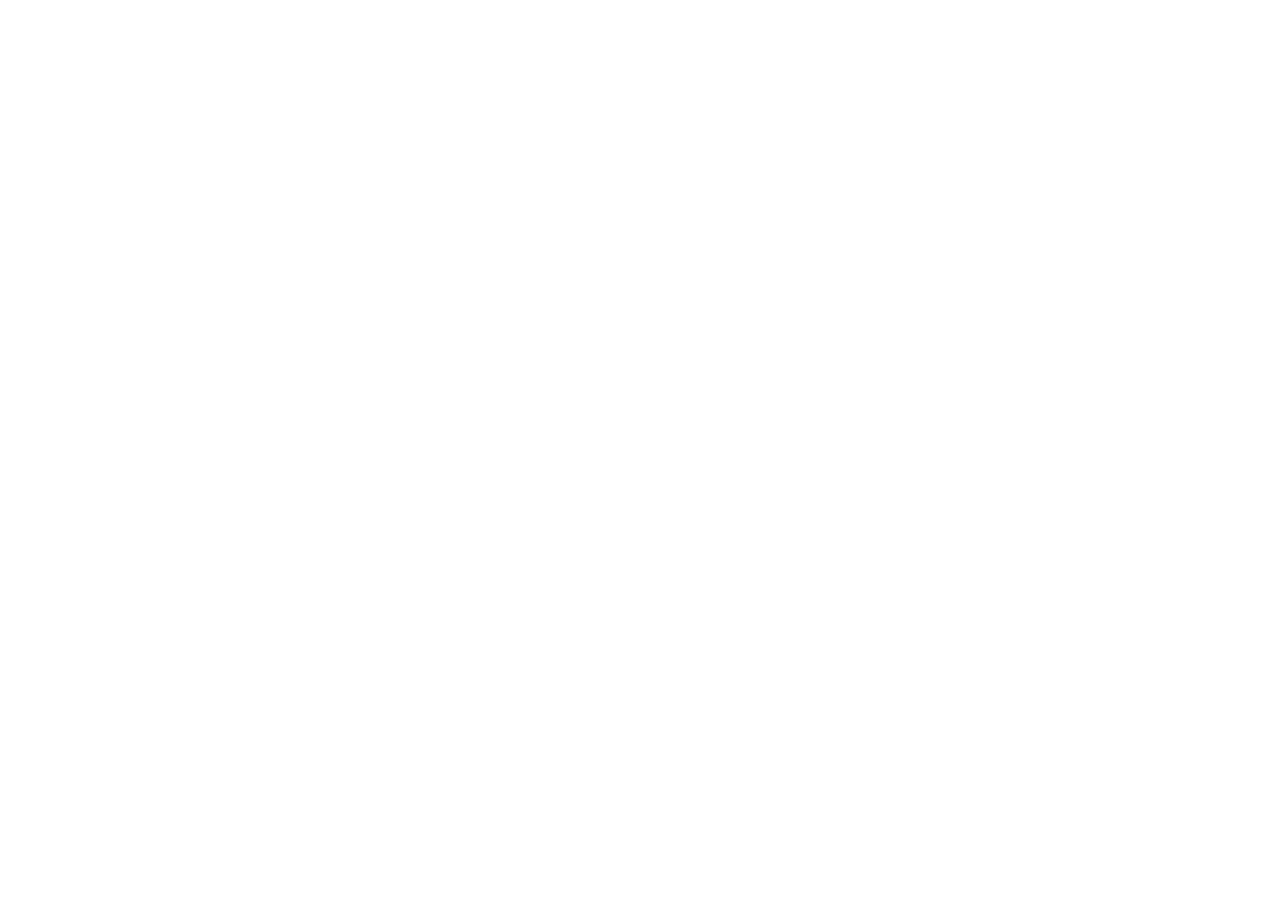
==== index/index.html @ 9c57fa0f "alex-update" ====
<!DOCTYPE html>
<html lang="en">
<head>
    <meta charset="UTF-8">
    <meta name="viewport" content="width=device-width, initial-scale=1.0">
    <title>Document</title>
</head>
<body>
    
</body>
</html>
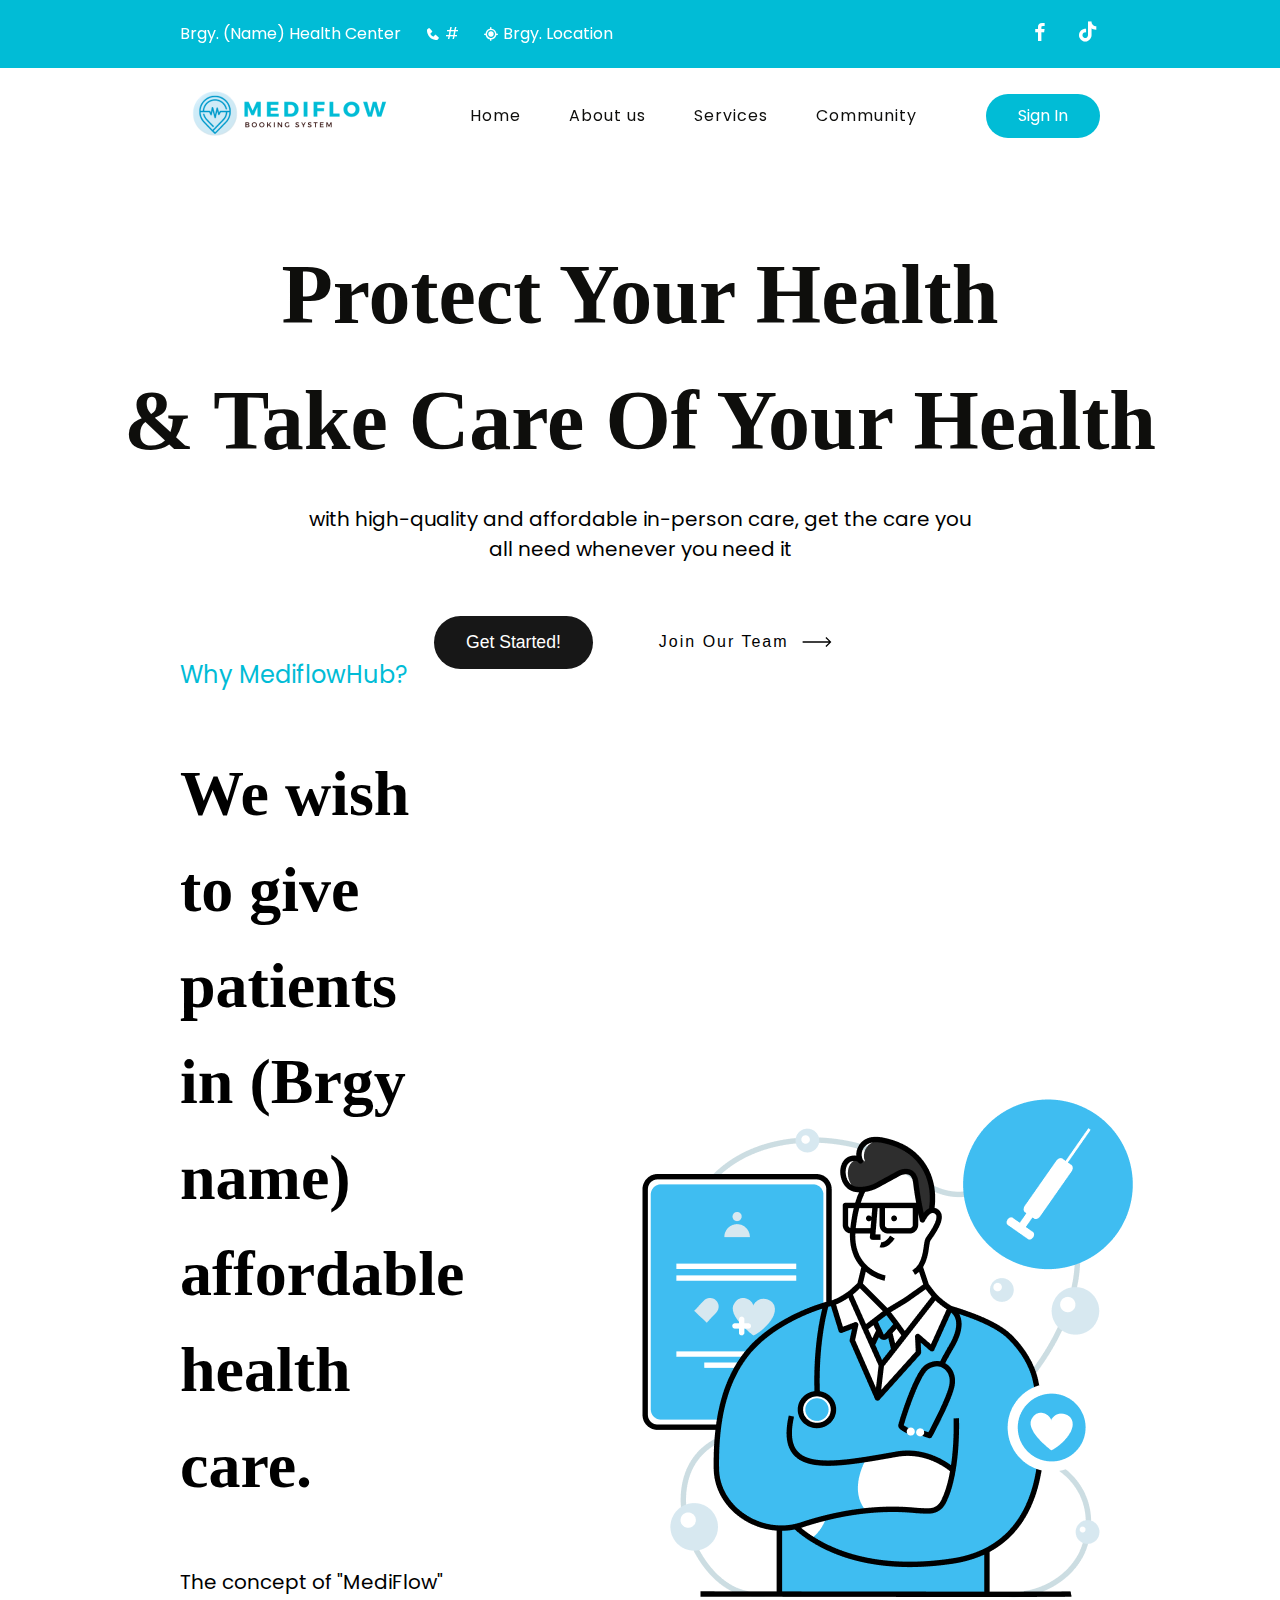
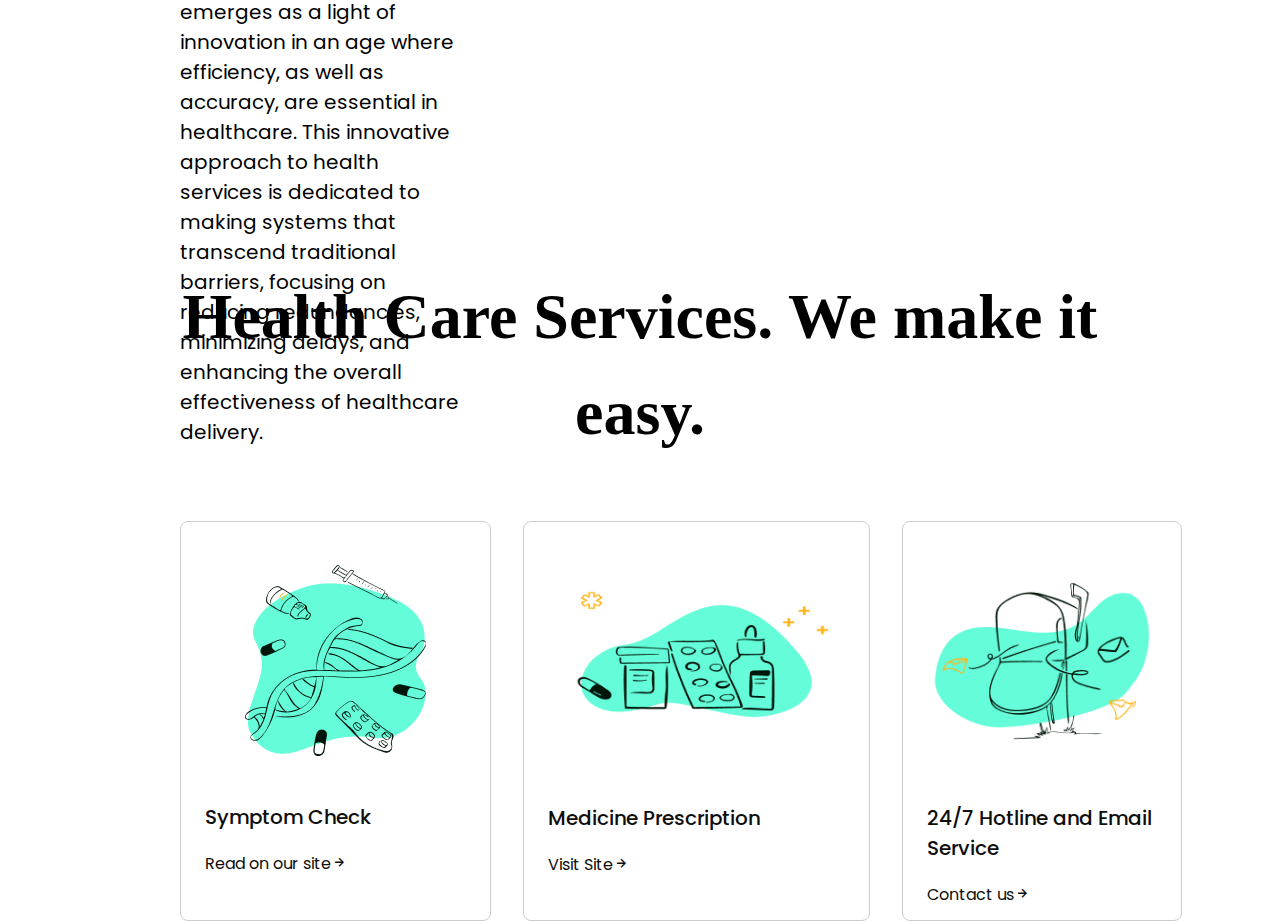
==== commit 7d3d8f47: "alex-update" ====
--- a/index/index.html
+++ b/index/index.html
@@ -3,9 +3,255 @@
 <head>
     <meta charset="UTF-8">
     <meta name="viewport" content="width=device-width, initial-scale=1.0">
-    <title>Document</title>
+    <title>MediflowHub Organization</title>
+
+    
+    <link rel="stylesheet" type="text/css" href="style.css">
+    <link rel="icon" href="../users/images/logo.png" type="image/png">
+
+    
+    <link rel="preconnect" href="https://fonts.googleapis.com">
+    <link rel="preconnect" href="https://fonts.gstatic.com" crossorigin>
+    <link href="https://fonts.googleapis.com/css2?family=Poppins:wght@300;400;500;600;700&display=swap" rel="stylesheet">
+
+    <link rel="preconnect" href="https://fonts.googleapis.com">
+    <link rel="preconnect" href="https://fonts.gstatic.com" crossorigin>
+    <link href="https://fonts.googleapis.com/css2?family=Spectral:wght@300;400;500;600;700;800&display=swap" rel="stylesheet">
+
+    <link rel="stylesheet" href="https://unpkg.com/boxicons@latest/css/boxicons.min.css">
 </head>
 <body>
+
+
+<header class="site-header">
+
+
+    <div class="top-header">
+
+
+            <div class="hotlines-name">
+
+                    <p>Brgy. (Name) Health Center</p>
+                    
+
+                    <div class="info">
+                        <i class='bx bxs-phone'></i>
+                        <p>#</p>
+                    </div>  
+                 
+                    <div class="info">
+                        <i class='bx bx-current-location'></i>
+                        <p>Brgy. Location</p>
+                    </div> 
+                   
+
+
+            </div>
+
+
+            <div class="social-icons">
+                <a href="https://www.facebook.com/Alekzzz01/"><i class='bx bxl-facebook'></i></a>
+                <a href=""><i class='bx bxl-tiktok' ></i></a> 
+            </div>
+
+
+
+
+
+    </div>
+
+
+
+
+    <div class="bottom-header">
+
+        <img src="images/MediFlowHub.png" alt="">
+
+        <nav class="nav">
+
+            <ul class="nav_list">
+                <li class="nav_list-item"><a href="#" class="nav_link">Home</a></li>
+                <li class="nav_list-item"><a href="#" class="nav_link">About us</a></li>
+                <li class="nav_list-item"><a href="#" class="nav_link">Services</a></li>
+                <li class="nav_list-item"><a href="#" class="nav_link">Community</a></li>
+            </ul>
+
+        </nav>
+
+
+
+
+        <a href="" class="Sign-inBtn">Sign In</a>
+
+
+
+
+
+    </div>
+        
+ 
+
+ 
+
+</header>
+
+
+<section class="main-section">
+
+
+
+
+        <h1>Protect Your Health <br> 
+            &  Take Care Of Your Health</h1>
+        
+            <p>with high-quality and affordable in-person care, get the care you <br>
+                all need whenever you need it</p>
+        
+        
+            <div class="a-links">
+
+                <button class="btn">Get Started!
+                </button>
+
+                <button class="cta">
+                    <span class="hover-underline-animation"> Join Our Team </span>
+                    <svg viewBox="0 0 46 16" height="10" width="30" xmlns="http://www.w3.org/2000/svg" id="arrow-horizontal">
+                        <path transform="translate(30)" d="M8,0,6.545,1.455l5.506,5.506H-30V9.039H12.052L6.545,14.545,8,16l8-8Z" data-name="Path 10" id="Path_10"></path>
+                    </svg>
+                </button>
+        
+
+        
+            </div>
+        
+
+
+
+
+
+ 
+
+
+
+
+
+
+
+
+</section>
+
+
+
+
+<section class="second-section">
+
+
+    <div class="left-info">
+
+        <p class="left-title-info">
+            Why MediflowHub?
+        </p>
+
+
+        <h2>We wish to give patients
+            in (Brgy name) affordable 
+            health care. </h2>
+
+
+        <p class="left-description">
+            The concept of "MediFlow" emerges as a light of innovation in an age where efficiency, 
+            as well as accuracy, are essential in healthcare. This innovative approach to health 
+            services is dedicated to making systems that transcend traditional barriers, focusing 
+            on reducing redundancies, minimizing delays, and enhancing the overall effectiveness 
+            of healthcare delivery. 
+        </p>
+
+
+
+
+
+    </div>
+
+
+
+    <div class="right-info">
+
+        <img src="images/Illustration1.png" alt="">
+
+
+
+    </div>
+
+
+
+
+</section>
+
+
+
+<section class="third-section">
+
+
+    <h2>Health Care Services. We make it easy.</h2>
+
+
+    <div class="container">
+
+        <div class="box">
+
+            <img src="images/Services.png" alt="">
+
+            <p>Symptom Check</p>
+
+            <a href="">Read on our site<i class='bx bx-right-arrow-alt'></i></a>
+
+
+
+        </div>
+
+        <div class="box">
+
+            <img src="images/Services(2).png" alt="" height="230px">
+
+            <p>Medicine Prescription</p>
+
+            <a href="">Visit Site<i class='bx bx-right-arrow-alt'></i></a>
+
+
+
+        </div>
+
+        <div class="box">
+
+            <img src="images/Services(3).png" alt="" height="230px">
+ 
+            <p>24/7 Hotline and Email Service </p>
+
+            <a href="">Contact us<i class='bx bx-right-arrow-alt'></i></a>
+
+
+
+        </div>
+
+
+
+
+
+
+    </div>
+
+
+
+
+
+</section>
+
+
+
+
     
 </body>
+
+
+<script src="script.js"></script>
 </html>--- a/index/style.css
+++ b/index/style.css
@@ -0,0 +1,465 @@
+*,
+*::before,
+*::after{
+    box-sizing: border-box;
+}
+
+
+
+:root{
+    
+    --clr-text: #0E0E0C;
+    --clr-text-lessopacity: #62645B;
+
+    --clr-nav-bar-color: #62645B;
+
+    --clr-background-color: #292D32;
+    --clr-primary-color: #01BCD6;
+    --clr-button-color: #6C70DC;
+    
+    --clr-light: #FFF;
+    --clr-dark: #000;
+
+
+    --fw-light: 300;
+    --fw-regular: 400;
+    --fw-medium: 500;
+    --fw-semibold: 600;
+    --fw-bold: 700;
+
+    
+
+}
+
+
+
+
+body {
+  
+
+    margin: 0;
+    padding: 0;
+    font-family: 'Poppins', sans-serif;
+
+    font-size: 16px;
+    line-height: 1.5;
+
+
+
+
+
+}
+
+
+header {
+
+
+
+
+    position: fixed;
+    width: 100%;
+    top: 0;
+    right: 0;
+    z-index: 1000;
+    /* box-shadow: 0 1px 6px 0 rgb(32 33 36 / 10%); */
+    
+    
+}
+
+
+
+
+
+.site-header {
+   
+    transition: box-shadow 0.3s ease-in-out;
+    transition: background-color 0.3s ease-in-out; 
+}
+
+.site-header.scrolled {
+    background-color: var(--clr-light);
+    box-shadow: 0 1px 6px 0 rgb(32 33 36 / 10%);
+}
+
+
+.top-header {
+    padding: 1rem 11.25rem;
+    display: flex;
+    align-items: center;
+    justify-content: space-between;
+
+    background-color: var(--clr-primary-color);
+
+}
+
+
+.info {
+    display: flex;
+    align-items: center;
+    gap: 4px;
+}
+
+
+
+
+.hotlines-name {
+    display: flex;
+    align-items: center;
+    gap: 24px;
+
+    color: white;
+}
+
+.hotlines-name p, i {
+    margin: 0;
+}
+
+
+.social-icons {
+    font-size: 24px;
+    color: white;
+    display: flex;
+    gap: 24px;
+}
+
+.social-icons a {
+    text-decoration: none;
+    color: white;
+}
+
+
+
+
+
+
+
+.bottom-header {
+
+
+
+    padding: 1em 11.25rem;
+    display: flex;
+    align-items: center;
+    justify-content: space-between;
+
+}
+
+
+
+
+
+
+.nav_list { 
+
+font-size: 	1rem;
+font-weight: var(--fw-regular);
+color: var(--clr-text);
+
+
+display: flex;
+margin:0; 
+padding: 0;
+list-style: none;
+
+gap: 48px;
+
+cursor: pointer;
+
+}
+
+
+.nav_list-item {
+    position: relative;
+}
+
+.nav_list-item::before {
+    content: "";
+    position: absolute;
+    width: 5px;
+    height: 5px;
+    background-color: var(--clr-text);
+    border-radius: 50%; 
+    top: -7px; 
+    left: 50%;
+    transform: translateX(-50%);
+    opacity: 0;
+    transition: opacity 0.3s ease;
+}
+
+.nav_list-item:hover::before {
+    opacity: 1;
+}
+
+
+
+
+
+
+.nav_link {
+text-decoration: none;
+color: var(--clr-text);
+letter-spacing: 1px;
+}
+
+
+
+
+
+.Sign-inBtn {
+
+    text-decoration: none;
+    color: white;
+
+    padding: 10px 32px;
+    border-radius: 56px;
+background: var(--clr-primary-color);
+
+}
+
+
+
+
+
+.main-section {
+    display: flex;
+    flex-direction: column;
+    align-items: center;
+    justify-content: center;
+
+ 
+    
+
+
+
+
+
+    height: 100vh;
+}
+
+
+
+
+
+h1 {
+    font-family: 'Spectral SC', serif;
+
+    text-align: center;
+    color: var(--clr-text);
+    font-weight: var(--fw-semibold);
+    font-size: 5.25rem;
+    margin: 0;
+}
+
+.main-section p {
+    font-size: 1.25rem;
+    font-weight: var(--fw-regular);
+    text-align: center;
+}
+
+
+.a-links {
+    margin-top: 32px;
+    display: flex;
+    align-items: center;
+    gap: 60px;
+}
+.Get-StartedBtn {
+    border-radius: 56px;
+    background: var(--clr-primary-color);
+    padding: 16px 32px;
+    color: white;
+    text-decoration: none;
+
+}
+
+
+
+
+.btn {
+    padding: 16px 32px;
+
+    border-radius: 56px;
+    font-size: 1.1em;
+    cursor: pointer;
+    background-color: #171717;
+    color: #fff;
+    border: none;
+
+
+    transition: all .4s;
+   }
+   
+   .btn:hover {
+    border-radius: 5px;
+    transform: translateY(-10px);
+    box-shadow: 0 7px 0 -2px #f85959,
+     0 15px 0 -4px #39a2db,
+     0 16px 10px -3px #39a2db;
+   }
+   
+   .btn:active {
+    transition: all 0.2s;
+    transform: translateY(-5px);
+    box-shadow: 0 2px 0 -2px #f85959,
+     0 8px 0 -4px #39a2db,
+     0 12px 10px -3px #39a2db;
+   }
+
+
+
+
+
+   .cta {
+    border: none;
+    background: none;
+  }
+  
+  .cta span {
+    padding-bottom: 7px;
+    letter-spacing: 2px;
+    font-size: 16px;
+    padding-right: 15px;
+
+  }
+  
+  .cta svg {
+    transform: translateX(-8px);
+    transition: all 0.3s ease;
+  }
+  
+  .cta:hover svg {
+    transform: translateX(0);
+  }
+  
+  .cta:active svg {
+    transform: scale(0.9);
+  }
+  
+  .hover-underline-animation {
+    position: relative;
+    color: black;
+    padding-bottom: 20px;
+  }
+  
+  .hover-underline-animation:after {
+    content: "";
+    position: absolute;
+    width: 100%;
+    transform: scaleX(0);
+    height: 2px;
+    bottom: 0;
+    left: 0;
+    background-color: #000000;
+    transform-origin: bottom right;
+    transition: transform 0.25s ease-out;
+  }
+  
+  .cta:hover .hover-underline-animation:after {
+    transform: scaleX(1);
+    transform-origin: bottom left;
+  }
+
+
+
+
+
+
+
+
+
+
+
+
+
+
+
+
+
+.second-section {
+    display: flex;
+    align-items: center;
+    gap: 150px;
+    height: 100vh;
+
+
+
+    padding: 1em 11.25rem;
+
+}
+
+
+
+
+.left-title-info {
+    font-size: 24px;
+    font-weight: var(--fw-regular);
+    color: var(--clr-primary-color);
+}
+
+
+.left-info h2 {
+    font-size: 64px;
+    font-weight: var(--fw-semibold);
+    font-family: 'Spectral SC', serif;
+}
+
+
+.left-description {
+    font-size: 20px;
+    font-weight: var(--fw-regular);
+}
+
+
+
+
+
+
+.third-section {
+    height: 80vh;
+    padding: 1em 11.25rem;
+}
+
+
+.third-section h2 {
+    text-align: center;
+    font-family: 'Spectral SC', serif;
+    font-weight: var(--fw-semibold);
+    font-size: 64px;
+    margin-bottom: 60px;
+}
+
+.container {
+
+    display: flex;
+    align-items: center;
+    gap: 32px;
+}
+
+.box {
+    border: 1px solid #ccc;
+    border-radius: 8px;
+    width: 500px;
+    height: 400px;
+    padding: 24px;
+
+}
+
+.box p {
+    font-weight: var(--fw-medium);
+    color: var(--clr-text);
+    font-size: 20px;
+}
+
+
+.box a {
+
+
+    gap: 4px;
+    text-decoration: none;
+    color: var(--clr-text);
+}
+
+.box a:hover {
+    text-decoration: underline;
+}
+
